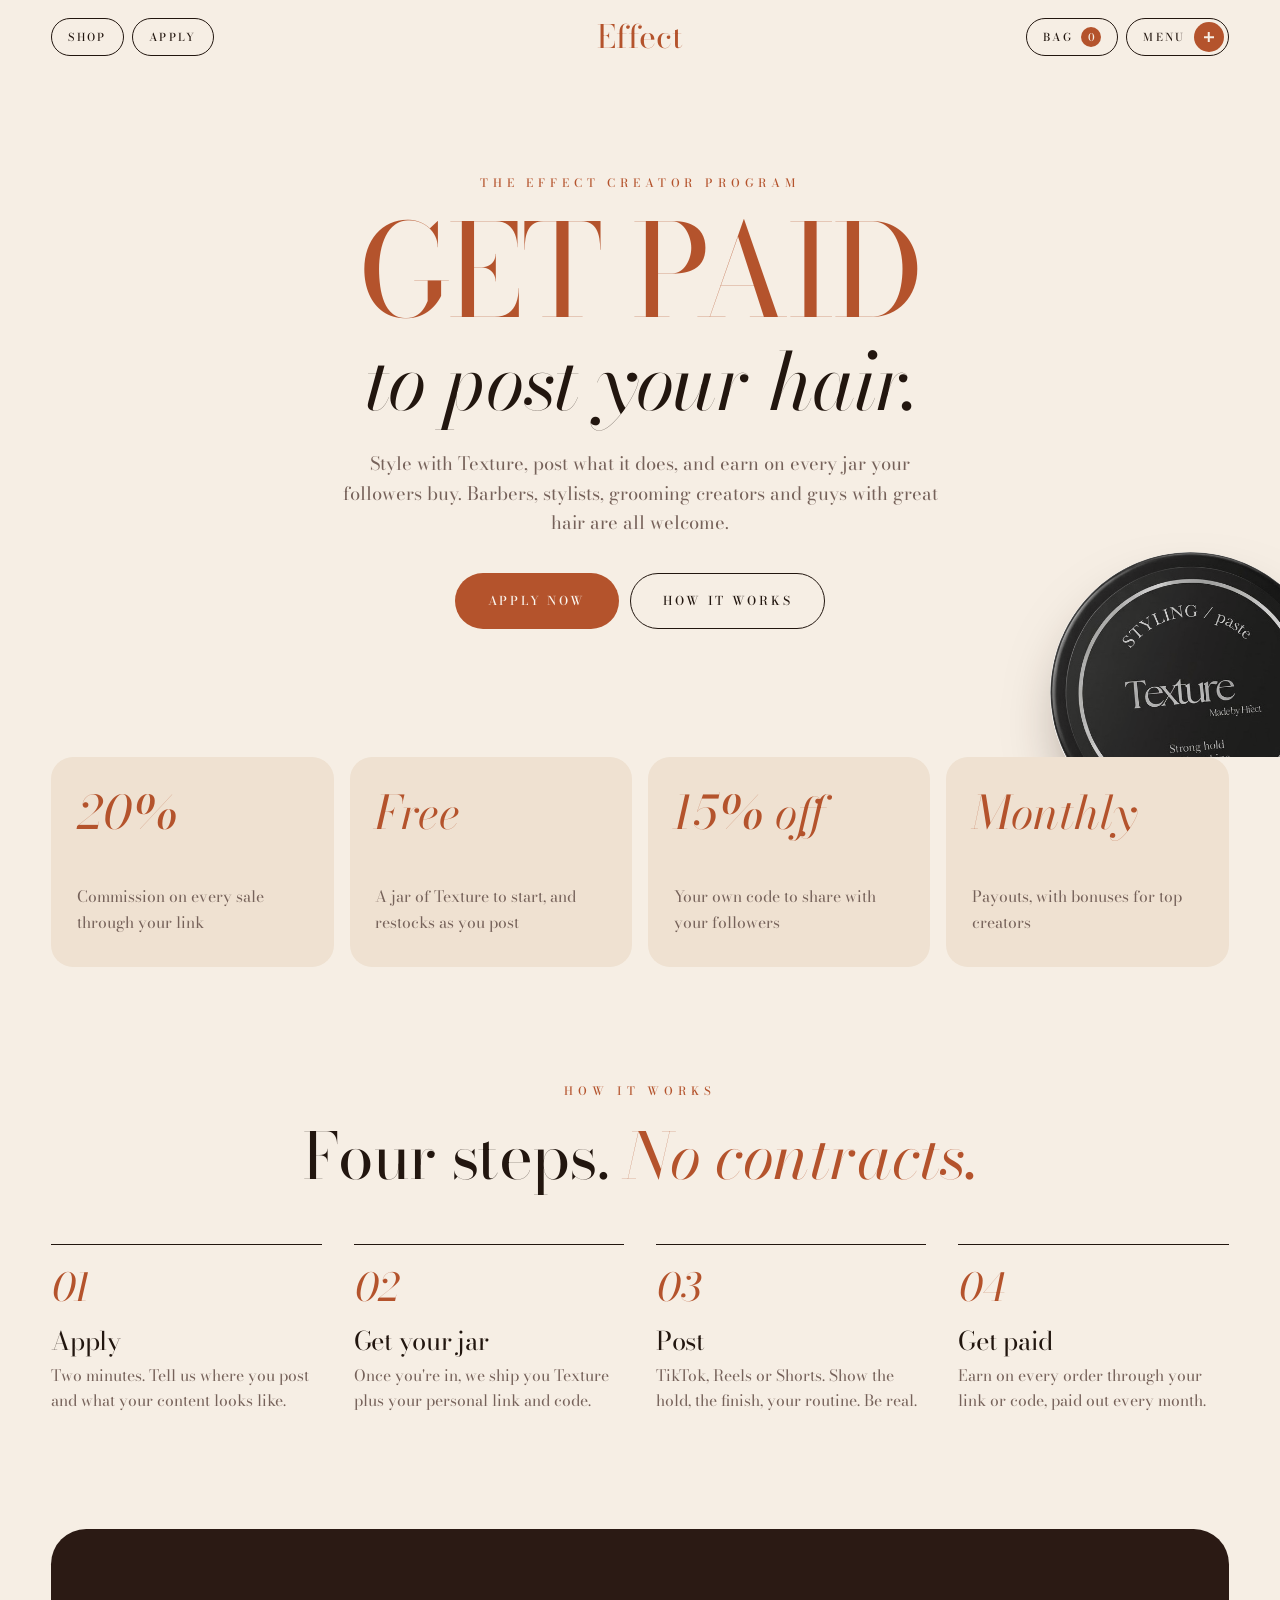
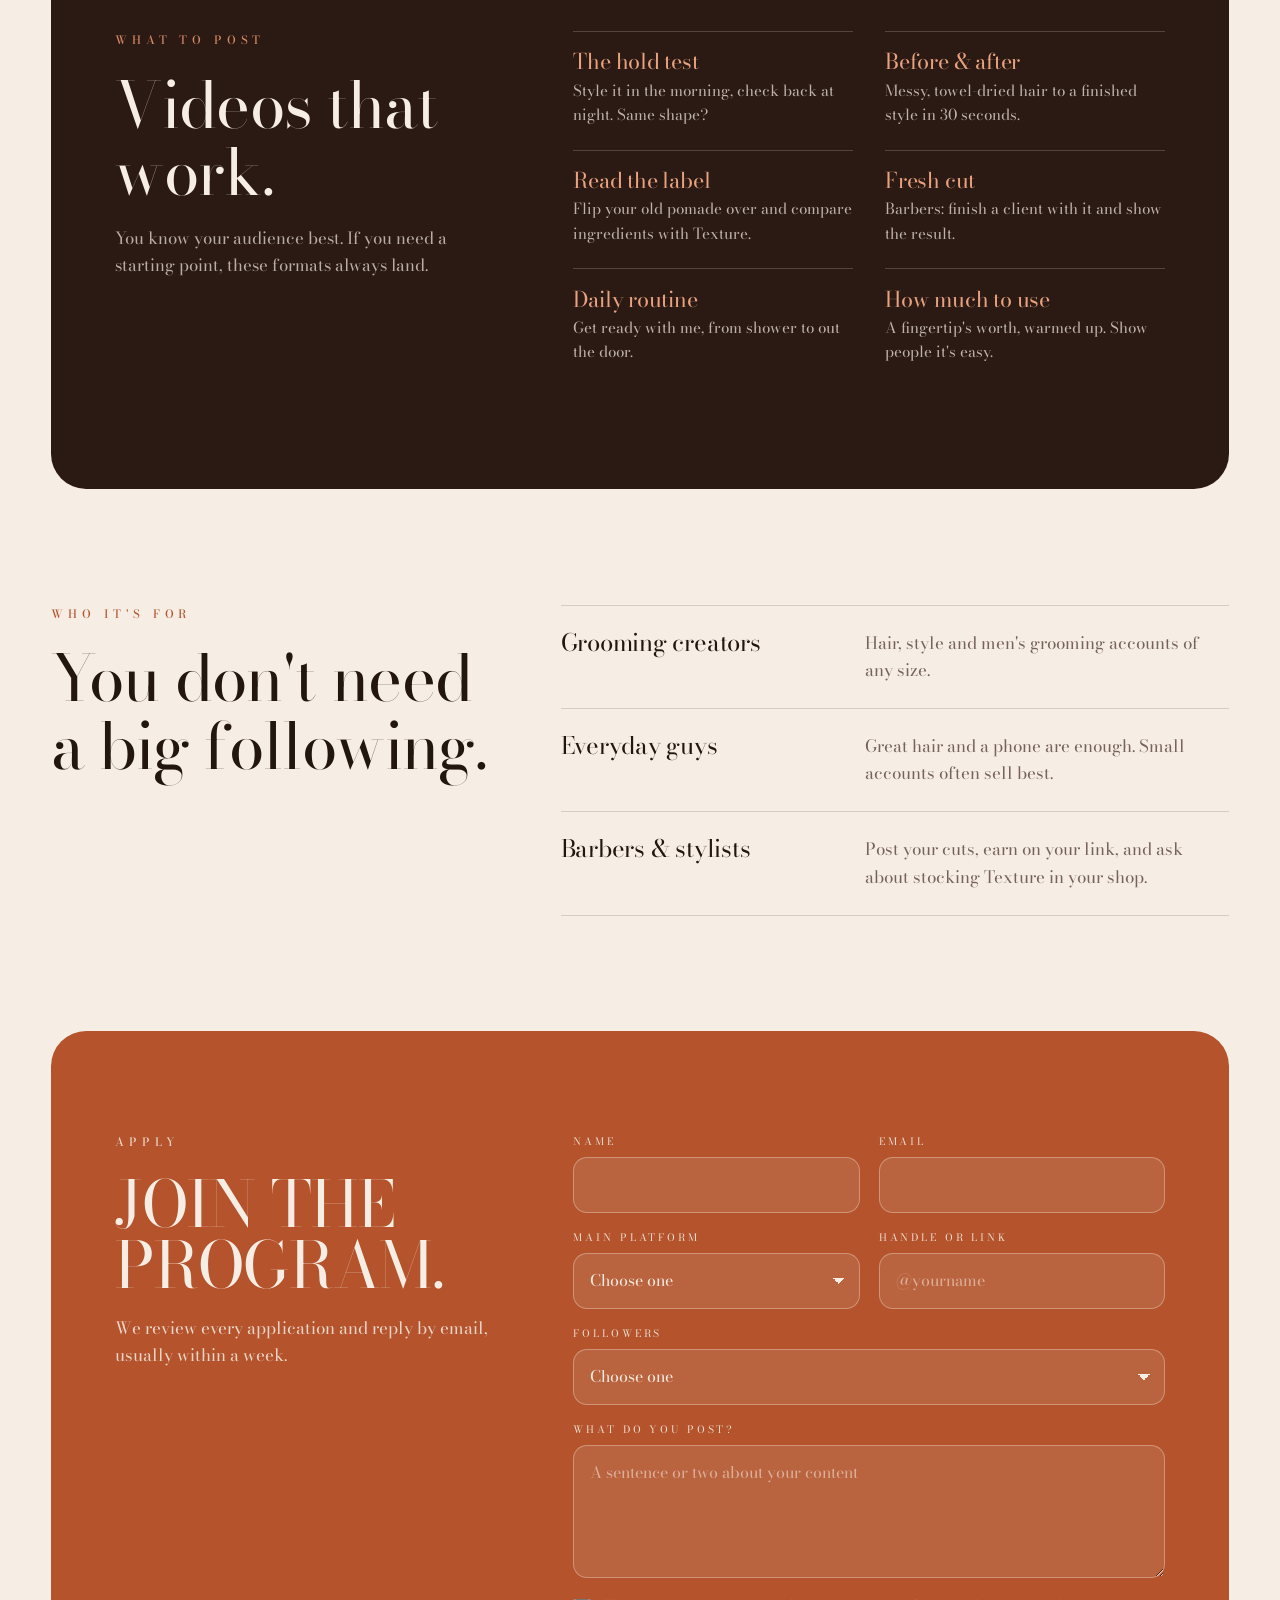
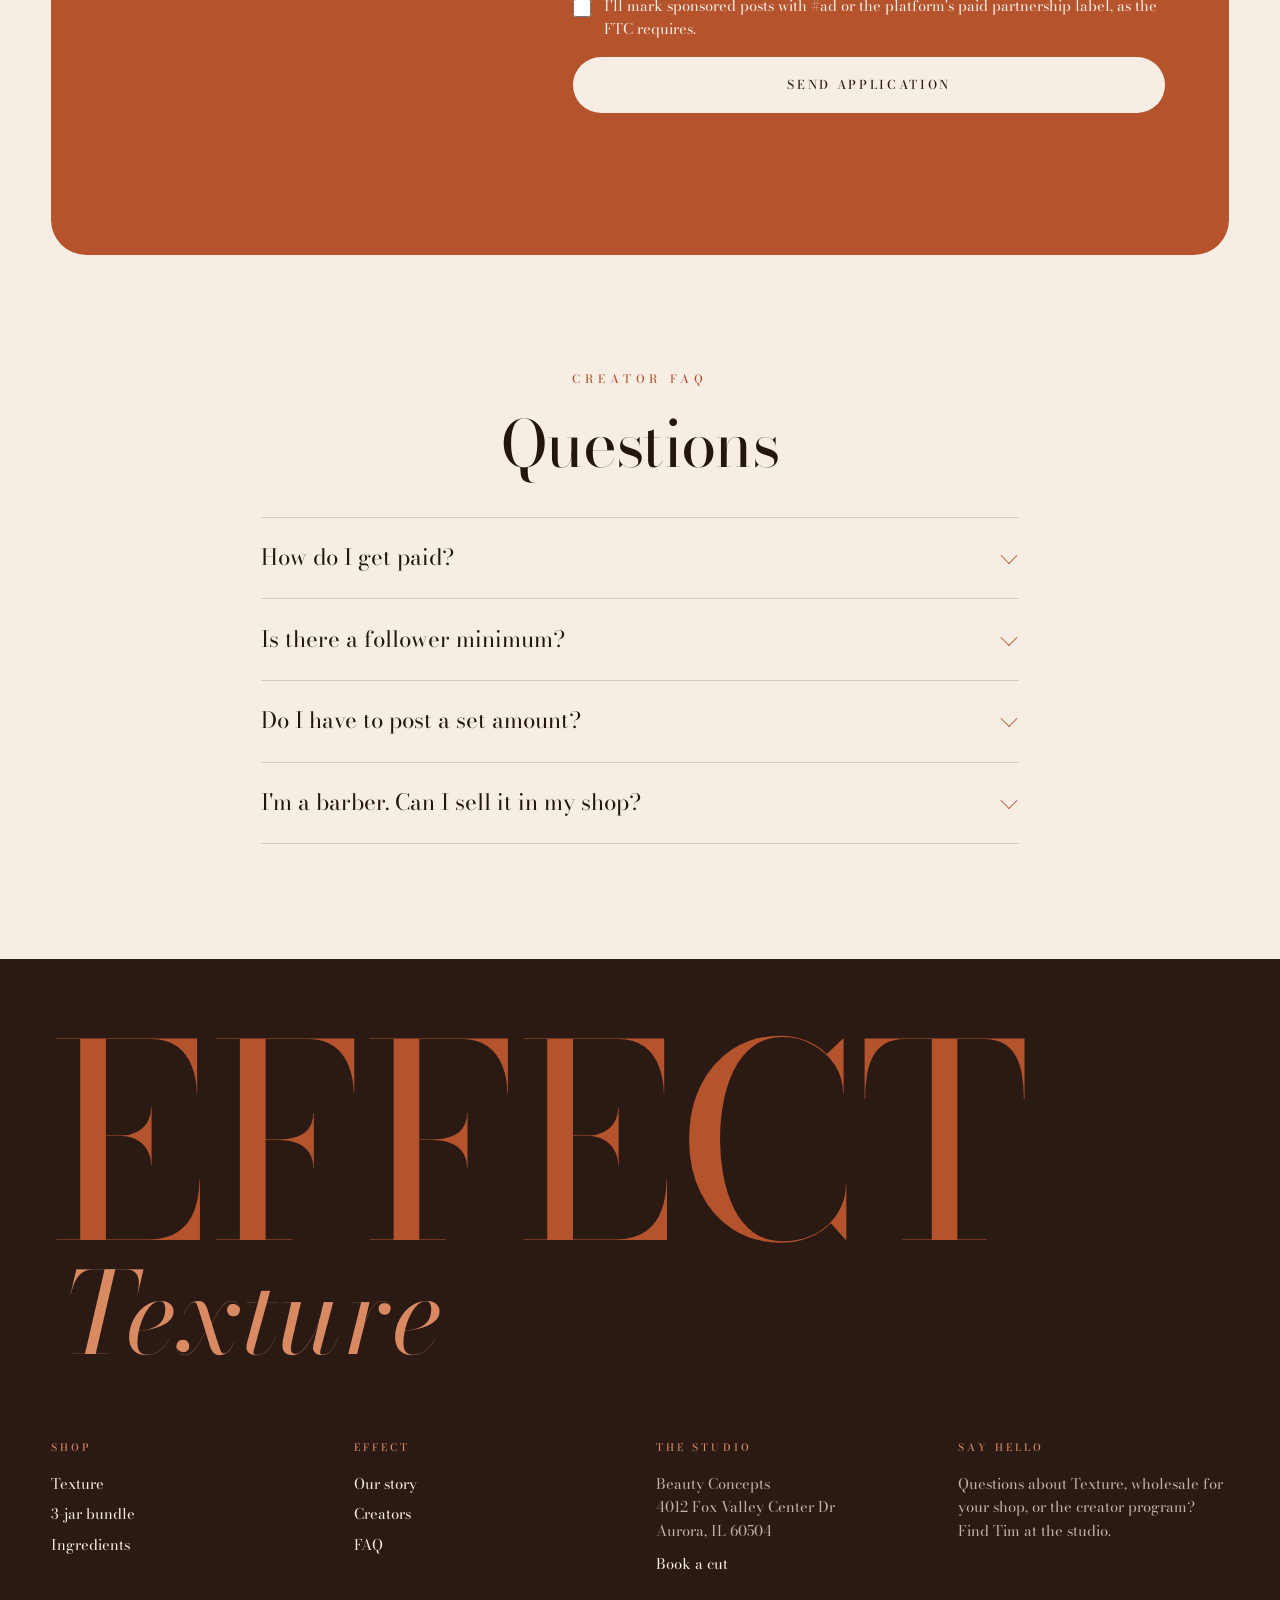
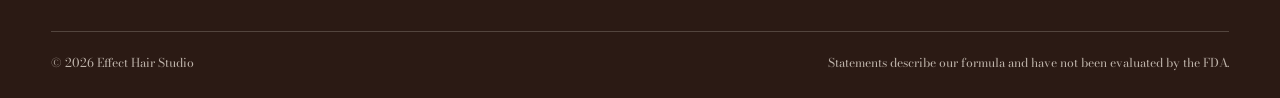
==== site/creators.html @ f9fa3de9 "Redesign site and add creator program page Restyle in a warm cream/terracotta/espresso look with a s" ====
<!DOCTYPE html>
<html lang="en">
<head>
  <meta charset="UTF-8">
  <meta name="viewport" content="width=device-width, initial-scale=1.0">
  <title>Creator Program | Effect</title>
  <meta name="description" content="Join the Effect Creator Program. Get a free jar of Texture, post your hair, and earn commission on every sale.">
  <link rel="preconnect" href="https://fonts.googleapis.com">
  <link rel="preconnect" href="https://fonts.gstatic.com" crossorigin>
  <link href="https://fonts.googleapis.com/css2?family=Bodoni+Moda:ital,opsz,wght@0,6..96,400..700;1,6..96,400..700&display=swap" rel="stylesheet">
  <link rel="stylesheet" href="css/styles.css?v=2">
</head>
<body class="page-creators">

  <header class="hdr">
    <div class="hdr-left">
      <a href="index.html#shop" class="pill">Shop</a>
      <a href="#apply" class="pill pill-hide-sm">Apply</a>
    </div>
    <a href="index.html" class="hdr-logo" aria-label="Effect home">Effect</a>
    <div class="hdr-right">
      <button class="pill cart-btn" aria-label="Open bag">Bag <span class="cart-count">0</span></button>
      <button class="pill pill-dot menu-btn" aria-expanded="false" aria-controls="menu"><span class="menu-label">Menu</span><i aria-hidden="true"></i></button>
    </div>
  </header>

  <nav class="menu" id="menu" aria-label="Main" hidden>
    <ol class="menu-list">
      <li><a href="index.html#shop"><span>01</span>Shop</a></li>
      <li><a href="index.html#formula"><span>02</span>Ingredients</a></li>
      <li><a href="index.html#story"><span>03</span>Our story</a></li>
      <li><a href="creators.html"><span>04</span>Creators</a></li>
      <li><a href="index.html#faq"><span>05</span>FAQ</a></li>
    </ol>
    <p class="menu-foot">Effect Hair Studio · Aurora, IL</p>
  </nav>

  <main>

    <!-- PLACEHOLDER TERMS: commission rate, discount and payout schedule are suggestions. Confirm with Tim. -->
    <section class="c-hero">
      <p class="label">The Effect Creator Program</p>
      <h1 class="c-title">Get paid<br><em>to post your hair.</em></h1>
      <p class="c-lede">Style with Texture, post what it does, and earn on every jar your followers buy. Barbers, stylists, grooming creators and guys with great hair are all welcome.</p>
      <div class="c-ctas">
        <a href="#apply" class="btn btn-clay">Apply now</a>
        <a href="#how" class="btn btn-ghost">How it works</a>
      </div>
      <div class="c-jar" aria-hidden="true"><img src="images/jar-disc.jpg" alt=""></div>
    </section>

    <section class="c-perks">
      <ul>
        <li><strong>20%</strong><span>Commission on every sale through your link</span></li>
        <li><strong>Free</strong><span>A jar of Texture to start, and restocks as you post</span></li>
        <li><strong>15% off</strong><span>Your own code to share with your followers</span></li>
        <li><strong>Monthly</strong><span>Payouts, with bonuses for top creators</span></li>
      </ul>
    </section>

    <section id="how" class="c-how">
      <p class="label">How it works</p>
      <h2>Four steps. <em>No contracts.</em></h2>
      <ol class="c-steps">
        <li><span>01</span><h3>Apply</h3><p>Two minutes. Tell us where you post and what your content looks like.</p></li>
        <li><span>02</span><h3>Get your jar</h3><p>Once you're in, we ship you Texture plus your personal link and code.</p></li>
        <li><span>03</span><h3>Post</h3><p>TikTok, Reels or Shorts. Show the hold, the finish, your routine. Be real.</p></li>
        <li><span>04</span><h3>Get paid</h3><p>Earn on every order through your link or code, paid out every month.</p></li>
      </ol>
    </section>

    <section class="c-ideas">
      <div class="c-ideas-head">
        <p class="label label-clay">What to post</p>
        <h2>Videos that work.</h2>
        <p>You know your audience best. If you need a starting point, these formats always land.</p>
      </div>
      <ul class="c-idea-list">
        <li><h3>The hold test</h3><p>Style it in the morning, check back at night. Same shape?</p></li>
        <li><h3>Before &amp; after</h3><p>Messy, towel-dried hair to a finished style in 30 seconds.</p></li>
        <li><h3>Read the label</h3><p>Flip your old pomade over and compare ingredients with Texture.</p></li>
        <li><h3>Fresh cut</h3><p>Barbers: finish a client with it and show the result.</p></li>
        <li><h3>Daily routine</h3><p>Get ready with me, from shower to out the door.</p></li>
        <li><h3>How much to use</h3><p>A fingertip's worth, warmed up. Show people it's easy.</p></li>
      </ul>
    </section>

    <section class="c-who">
      <div>
        <p class="label">Who it's for</p>
        <h2>You don't need a big following.</h2>
      </div>
      <ul class="c-who-list">
        <li><h3>Grooming creators</h3><p>Hair, style and men's grooming accounts of any size.</p></li>
        <li><h3>Everyday guys</h3><p>Great hair and a phone are enough. Small accounts often sell best.</p></li>
        <li><h3>Barbers &amp; stylists</h3><p>Post your cuts, earn on your link, and ask about stocking Texture in your shop.</p></li>
      </ul>
    </section>

    <section id="apply" class="c-apply">
      <div class="c-apply-head">
        <p class="label label-cream">Apply</p>
        <h2>Join the program.</h2>
        <p>We review every application and reply by email, usually within a week.</p>
      </div>

      <!-- data-netlify makes this form collect submissions automatically when hosted on Netlify -->
      <form class="apply-form" name="creator-apply" method="POST" data-netlify="true" netlify-honeypot="company">
        <input type="hidden" name="form-name" value="creator-apply">
        <p class="hp"><label>Leave this empty <input name="company"></label></p>
        <div class="field">
          <label for="a-name">Name</label>
          <input id="a-name" name="name" autocomplete="name" required>
        </div>
        <div class="field">
          <label for="a-email">Email</label>
          <input id="a-email" name="email" type="email" autocomplete="email" required>
        </div>
        <div class="field">
          <label for="a-platform">Main platform</label>
          <select id="a-platform" name="platform" required>
            <option value="">Choose one</option>
            <option>TikTok</option>
            <option>Instagram</option>
            <option>YouTube</option>
            <option>I'm a barber or stylist</option>
            <option>Other</option>
          </select>
        </div>
        <div class="field">
          <label for="a-handle">Handle or link</label>
          <input id="a-handle" name="handle" placeholder="@yourname" required>
        </div>
        <div class="field field-wide">
          <label for="a-size">Followers</label>
          <select id="a-size" name="followers" required>
            <option value="">Choose one</option>
            <option>Under 1,000</option>
            <option>1,000 to 10,000</option>
            <option>10,000 to 100,000</option>
            <option>100,000+</option>
          </select>
        </div>
        <div class="field field-wide">
          <label for="a-about">What do you post?</label>
          <textarea id="a-about" name="about" rows="4" placeholder="A sentence or two about your content"></textarea>
        </div>
        <label class="check field-wide">
          <input type="checkbox" name="disclosure" required>
          <span>I'll mark sponsored posts with #ad or the platform's paid partnership label, as the FTC requires.</span>
        </label>
        <button class="btn btn-cream field-wide" type="submit">Send application</button>
        <p class="apply-msg field-wide" role="status"></p>
      </form>
    </section>

    <section class="faq-wrap">
      <p class="label">Creator FAQ</p>
      <h2>Questions</h2>
      <div class="faq">
        <details>
          <summary>How do I get paid?</summary>
          <p>Every creator gets a personal link and discount code. Sales through either are tracked automatically and paid out monthly.</p>
        </details>
        <details>
          <summary>Is there a follower minimum?</summary>
          <p>No. Smaller accounts often have the most engaged followers. We look at how real and consistent your content is, not the number.</p>
        </details>
        <details>
          <summary>Do I have to post a set amount?</summary>
          <p>No quotas. Creators who post regularly earn the most, and our most active creators get bonuses and free restocks.</p>
        </details>
        <details>
          <summary>I'm a barber. Can I sell it in my shop?</summary>
          <p>Yes. Apply and choose "I'm a barber or stylist," and we'll follow up about wholesale pricing.</p>
        </details>
      </div>
    </section>

  </main>

  <footer class="footer">
    <p class="footer-mark" aria-hidden="true">EFFECT<em>Texture</em></p>
    <div class="footer-grid">
      <div>
        <h4>Shop</h4>
        <a href="index.html#shop">Texture</a>
        <a href="index.html#bundle">3-jar bundle</a>
        <a href="index.html#formula">Ingredients</a>
      </div>
      <div>
        <h4>Effect</h4>
        <a href="index.html#story">Our story</a>
        <a href="creators.html">Creators</a>
        <a href="index.html#faq">FAQ</a>
      </div>
      <div>
        <h4>The studio</h4>
        <p>Beauty Concepts<br>4012 Fox Valley Center Dr<br>Aurora, IL 60504</p>
        <a href="https://www.effecthairstudios.com/book" target="_blank" rel="noopener">Book a cut</a>
      </div>
      <div>
        <h4>Say hello</h4>
        <p>Questions about Texture, wholesale for your shop, or the creator program? Find Tim at the studio.</p>
      </div>
    </div>
    <div class="footer-bottom">
      <p>&copy; <span id="year"></span> Effect Hair Studio</p>
      <p>Statements describe our formula and have not been evaluated by the FDA.</p>
    </div>
  </footer>

  <div class="overlay" hidden></div>
  <aside class="cart" aria-label="Your bag" aria-hidden="true">
    <div class="cart-head">
      <h3>Your bag <span class="cart-items-label">(0)</span></h3>
      <button class="cart-close" aria-label="Close bag">×</button>
    </div>
    <div class="cart-ship">
      <p class="ship-msg">Add 2 jars for free shipping</p>
      <div class="ship-bar"><span></span></div>
    </div>
    <ul class="cart-list"></ul>
    <div class="cart-foot">
      <div class="cart-total"><span>Subtotal</span><strong class="cart-sum">$0</strong></div>
      <button class="btn btn-clay btn-block checkout">Checkout</button>
      <p class="cart-note"></p>
    </div>
  </aside>

  <script src="js/main.js?v=2"></script>
</body>
</html>
---- site/css/styles.css ----
/* Effect · Texture
   Warm cream ground, terracotta "clay" accent, espresso darks.
   One typeface (Bodoni Moda, matching the jar label), big uppercase display,
   spaced-caps labels, pill controls, rounded panels. */

:root {
  --cream: #f6eee4;
  --cream-2: #fbf6ef;
  --peach: #efe1d1;
  --clay: #b4532c;
  --clay-dk: #93411f;
  --espresso: #2b1a14;
  --ink: #22160f;
  --muted: #76625a;
  --line: rgba(43, 26, 20, .16);
  --line-lt: rgba(246, 238, 228, .2);
  --serif: "Bodoni Moda", "Didot", Georgia, serif;
  --r: 22px;
  --max: 1320px;
  --gut: clamp(16px, 4vw, 56px);
}

* { box-sizing: border-box; margin: 0; padding: 0; }
html { scroll-behavior: smooth; }
body {
  font-family: var(--serif); color: var(--ink); background: var(--cream);
  font-size: 17px; line-height: 1.6; -webkit-font-smoothing: antialiased; overflow-x: hidden;
}
img { display: block; max-width: 100%; }
a { color: inherit; }
h1, h2, h3 { font-weight: 400; line-height: 1.05; letter-spacing: -.01em; }
h2 { font-size: clamp(2.2rem, 5vw, 4rem); }
em { font-style: italic; }
.sr-only { position: absolute; width: 1px; height: 1px; overflow: hidden; clip: rect(0 0 0 0); white-space: nowrap; }

.label {
  font-size: .72rem; font-weight: 500; letter-spacing: .42em; text-transform: uppercase;
  color: var(--clay); margin-bottom: 1.4rem;
}
.label-clay { color: #d98a63; }
.label-cream { color: var(--cream); opacity: .85; }

/* Buttons & pills */
.btn {
  display: inline-flex; align-items: center; justify-content: center; gap: .4em;
  min-height: 56px; padding: 0 2rem; border-radius: 999px; border: 1px solid transparent;
  font: 500 .76rem/1 var(--serif); letter-spacing: .22em; text-transform: uppercase; text-decoration: none;
  cursor: pointer; transition: background .25s, color .25s, border-color .25s;
}
.btn-clay { background: var(--clay); color: var(--cream-2); }
.btn-clay:hover { background: var(--clay-dk); }
.btn-dark { background: var(--espresso); color: var(--cream); }
.btn-dark:hover { background: var(--clay); }
.btn-ghost { border-color: var(--ink); color: var(--ink); background: transparent; }
.btn-ghost:hover { background: var(--ink); color: var(--cream); }
.btn-cream { background: var(--cream); color: var(--espresso); }
.btn-cream:hover { background: var(--espresso); color: var(--cream); }
.btn-sm { min-height: 44px; padding: 0 1.3rem; }
.btn-block { width: 100%; }

.pill {
  display: inline-flex; align-items: center; gap: .5rem; height: 38px; padding: 0 1rem;
  border: 1px solid currentColor; border-radius: 999px; background: transparent; color: inherit;
  font: 500 .68rem/1 var(--serif); letter-spacing: .22em; text-transform: uppercase; text-decoration: none; cursor: pointer;
  transition: background .25s, color .25s;
}
.pill:hover { background: var(--ink); color: var(--cream); border-color: var(--ink); }
.pill-dot { padding-right: 4px; }
.pill-dot i {
  width: 30px; height: 30px; border-radius: 50%; background: var(--clay); position: relative; flex: none;
}
.pill-dot i::before, .pill-dot i::after {
  content: ""; position: absolute; left: 50%; top: 50%; width: 10px; height: 1.5px; background: var(--cream);
  transform: translate(-50%, -50%); transition: transform .3s;
}
.pill-dot i::after { transform: translate(-50%, -50%) rotate(90deg); }
.menu-btn[aria-expanded="true"] i::before { transform: translate(-50%, -50%) rotate(45deg); }
.menu-btn[aria-expanded="true"] i::after { transform: translate(-50%, -50%) rotate(135deg); }
.cart-count {
  min-width: 20px; height: 20px; padding: 0 5px; border-radius: 999px; background: var(--clay); color: var(--cream);
  display: inline-grid; place-items: center; font-size: .66rem; letter-spacing: 0;
}
.cart-btn.bump { animation: bump .4s; }
@keyframes bump { 50% { transform: scale(1.08); } }

/* Header */
.hdr {
  position: fixed; top: 0; left: 0; right: 0; z-index: 60;
  display: grid; grid-template-columns: 1fr auto 1fr; align-items: center;
  padding: 18px var(--gut); color: var(--ink); transition: background .35s, color .35s, padding .35s;
}
.hdr.is-scrolled { background: rgba(246, 238, 228, .88); backdrop-filter: blur(12px); -webkit-backdrop-filter: blur(12px); padding-top: 12px; padding-bottom: 12px; }
.hdr-left, .hdr-right { display: flex; gap: .5rem; align-items: center; }
.hdr-right { justify-content: flex-end; }
.hdr-logo {
  font-size: 2rem; line-height: 1; text-decoration: none; color: var(--clay); letter-spacing: -.01em;
}
body.menu-open .hdr { background: transparent; backdrop-filter: none; color: var(--cream); }
body.menu-open .hdr-logo { color: var(--cream); }
body.menu-open .pill:hover { background: var(--cream); color: var(--clay); border-color: var(--cream); }
body.menu-open .pill-dot i { background: var(--espresso); }

/* Fullscreen menu */
.menu {
  position: fixed; inset: 0; z-index: 55; background: var(--clay); color: var(--cream);
  display: flex; flex-direction: column; justify-content: center; padding: 110px var(--gut) 40px;
  opacity: 0; transition: opacity .35s;
}
.menu.is-open { opacity: 1; }
.menu-list { list-style: none; max-width: var(--max); width: 100%; margin: 0 auto; }
.menu-list li { border-top: 1px solid var(--line-lt); }
.menu-list li:last-child { border-bottom: 1px solid var(--line-lt); }
.menu-list a {
  display: flex; align-items: baseline; gap: 1.5rem; padding: .5rem 0; text-decoration: none;
  font-size: clamp(2.4rem, 7vw, 5.5rem); line-height: 1.1; text-transform: uppercase; letter-spacing: .01em;
  transition: padding .3s, color .3s;
}
.menu-list a:hover { padding-left: 1.2rem; color: var(--espresso); }
.menu-list span { font-size: .8rem; letter-spacing: .2em; font-style: italic; opacity: .7; }
.menu-foot { max-width: var(--max); width: 100%; margin: 2rem auto 0; font-size: .72rem; letter-spacing: .32em; text-transform: uppercase; opacity: .75; }

/* ---------- Hero ---------- */
.hero { position: relative; height: 400vh; }
.hero-stage { position: sticky; top: 0; height: 100vh; height: 100svh; overflow: hidden; background: var(--cream); }

.hero-title {
  position: absolute; left: 0; right: 0; top: calc(84px + 2vh); z-index: 1; text-align: center;
  font-size: clamp(4.4rem, 17.5vw, 18rem); line-height: .82; letter-spacing: .01em; text-transform: uppercase;
  color: var(--clay); will-change: transform;
}
.hero-side {
  position: absolute; z-index: 3; top: 56%; font-size: clamp(1rem, 1.6vw, 1.45rem); line-height: 1.25; color: var(--ink);
}
.hero-side-l { left: var(--gut); }
.hero-side-r { right: var(--gut); text-align: right; }

.hero-art {
  position: absolute; z-index: 2; left: 50%; top: 66%;
  width: min(74vh, 88vw); aspect-ratio: 1; transform: translate(-50%, -50%);
}
.hero-shape {
  position: absolute; inset: 0; border-radius: 32%; background: var(--espresso);
  will-change: transform;
}
.hero-ring { position: absolute; inset: 0; width: 100%; height: 100%; }
.hero-ring text {
  font-family: var(--serif); font-size: 21px; letter-spacing: .14em; text-transform: uppercase; fill: #d98a63;
}
.hero-jar { position: absolute; inset: 21%; will-change: transform; }
.hero-jar img {
  width: 100%; height: 100%; border-radius: 50%; object-fit: cover;
  box-shadow: 0 40px 70px -20px rgba(0, 0, 0, .55), 0 0 0 1px rgba(255, 255, 255, .04);
  user-select: none; -webkit-user-drag: none;
}

.hero-steps {
  list-style: none; position: absolute; z-index: 3; left: var(--gut); bottom: 46px;
  display: grid; gap: .25rem; font-size: .95rem;
}
.hero-steps li { opacity: .3; transition: opacity .4s, transform .4s; }
.hero-steps li.is-on { opacity: 1; transform: translateX(6px); }
.hero-steps b { font-weight: 500; font-style: italic; color: var(--clay); margin-right: .4rem; }
.hero-hint {
  position: absolute; z-index: 3; right: var(--gut); bottom: 46px;
  font-size: .66rem; letter-spacing: .36em; text-transform: uppercase; color: var(--ink); transition: opacity .4s;
}
.hero-hint.is-hidden { opacity: 0; }
.hero-progress { position: absolute; left: 0; right: 0; bottom: 0; height: 3px; z-index: 3; background: rgba(43,26,20,.08); }
.hero-progress span { display: block; height: 100%; width: 0; background: var(--clay); }

/* ---------- Intro ---------- */
.intro { max-width: 1040px; margin: 0 auto; padding: clamp(5rem, 11vw, 9rem) var(--gut) clamp(3rem, 6vw, 5rem); text-align: center; }
.intro-text { font-size: clamp(1.7rem, 3.6vw, 3rem); line-height: 1.2; letter-spacing: -.01em; }
.intro-text em { color: var(--clay); }
.intro-tags { list-style: none; display: flex; flex-wrap: wrap; justify-content: center; gap: .5rem; margin-top: 2.4rem; }
.intro-tags li {
  border: 1px solid var(--line); border-radius: 999px; padding: .55rem 1.1rem;
  font-size: .68rem; letter-spacing: .26em; text-transform: uppercase;
}

/* ---------- Product ---------- */
.pdp {
  max-width: var(--max); margin: 0 auto; padding: clamp(2rem, 5vw, 4rem) var(--gut) clamp(5rem, 9vw, 8rem);
  display: grid; grid-template-columns: 1.05fr 1fr; gap: clamp(2rem, 5vw, 5rem); align-items: start;
}
.pdp-gallery { position: sticky; top: 90px; }
.pdp-main {
  aspect-ratio: 1; border-radius: var(--r); background: var(--peach); overflow: hidden;
  display: grid; place-items: center;
}
.pdp-main img { width: 62%; aspect-ratio: 1; object-fit: cover; border-radius: 50%; box-shadow: 0 40px 60px -24px rgba(43,26,20,.45); transition: opacity .3s; }
.pdp-main.is-photo img { width: 100%; height: 100%; border-radius: 0; box-shadow: none; }
.pdp-thumbs { display: flex; gap: .7rem; margin-top: .9rem; }
.pdp-thumb {
  width: 84px; height: 84px; border-radius: 14px; overflow: hidden; border: 1.5px solid transparent;
  background: var(--peach); cursor: pointer; padding: 0; display: grid; place-items: center;
}
.pdp-thumb img { width: 100%; height: 100%; object-fit: cover; }
.pdp-thumb:first-child img { width: 70%; height: 70%; border-radius: 50%; }
.pdp-thumb.is-active { border-color: var(--clay); }

.pdp-info { padding-top: 1rem; }
.pdp-title { font-size: clamp(3.4rem, 7vw, 6rem); text-transform: uppercase; color: var(--clay); line-height: .9; letter-spacing: .01em; }
.pdp-price { display: flex; gap: .7rem; align-items: baseline; margin: 1rem 0 1.2rem; font-size: 1.5rem; }
.pdp-price s { font-size: 1.05rem; color: var(--muted); }
.pdp-lede { font-size: 1.12rem; color: var(--muted); max-width: 32rem; }

.meters { margin: 2rem 0; border-top: 1px solid var(--line); }
.meters > div { display: grid; grid-template-columns: 90px 1fr 70px; align-items: center; gap: 1rem; padding: .85rem 0; border-bottom: 1px solid var(--line); }
.meters dt { font-size: .7rem; letter-spacing: .3em; text-transform: uppercase; }
.meter { display: flex; gap: 5px; }
.meter i { flex: 1; height: 8px; border-radius: 999px; background: rgba(43,26,20,.1); }
.meter i:nth-child(-n + 1) { background: var(--clay); }
.meter[style*="--n:2"] i:nth-child(-n + 2),
.meter[style*="--n:3"] i:nth-child(-n + 3),
.meter[style*="--n:4"] i:nth-child(-n + 4),
.meter[style*="--n:5"] i:nth-child(-n + 5) { background: var(--clay); }
.meter-v { font-size: .9rem; text-align: right; font-style: italic; }

.variants { border: 0; display: grid; gap: .6rem; margin-bottom: 1.2rem; }
.variants legend { margin-bottom: 1rem; }
.variant { position: relative; display: block; cursor: pointer; }
.variant input { position: absolute; opacity: 0; pointer-events: none; }
.variant-body {
  display: grid; grid-template-columns: 1fr auto; grid-template-areas: "name price" "note price";
  align-items: center; padding: 1rem 1.3rem; border: 1px solid var(--line); border-radius: 16px;
  background: var(--cream-2); transition: border-color .2s, background .2s, box-shadow .2s;
}
.variant:hover .variant-body { border-color: rgba(43,26,20,.4); }
.variant input:checked + .variant-body { border-color: var(--clay); box-shadow: inset 0 0 0 1px var(--clay); background: #fff8f0; }
.variant input:focus-visible + .variant-body { outline: 2px solid var(--clay); outline-offset: 2px; }
.variant-name { grid-area: name; font-size: 1.2rem; }
.variant-note { grid-area: note; font-size: .82rem; color: var(--muted); }
.variant-price { grid-area: price; font-size: 1.2rem; }
.variant-flag {
  position: absolute; top: -10px; right: 18px; background: var(--clay); color: var(--cream);
  font-size: .6rem; letter-spacing: .24em; text-transform: uppercase; padding: .35rem .7rem; border-radius: 999px;
}
.add-to-cart.added { background: var(--espresso); }

.pdp-acc { margin-top: 2rem; border-top: 1px solid var(--line); }
.pdp-acc details { border-bottom: 1px solid var(--line); }
.pdp-acc summary, .faq summary {
  list-style: none; cursor: pointer; position: relative; padding: 1.1rem 2.5rem 1.1rem 0;
}
.pdp-acc summary { font-size: .74rem; letter-spacing: .3em; text-transform: uppercase; }
.pdp-acc summary::-webkit-details-marker, .faq summary::-webkit-details-marker { display: none; }
.pdp-acc summary::after, .faq summary::after {
  content: ""; position: absolute; right: 4px; top: 50%; width: 11px; height: 11px;
  border-right: 1.5px solid var(--clay); border-bottom: 1.5px solid var(--clay);
  transform: translateY(-70%) rotate(45deg); transition: transform .3s;
}
.pdp-acc details[open] summary::after, .faq details[open] summary::after { transform: translateY(-30%) rotate(-135deg); }
.pdp-acc details > p, .howto { color: var(--muted); padding: 0 0 1.3rem; font-size: 1rem; }
.howto { padding-left: 1.2rem; }
.howto li { padding: .15rem 0; }

/* ---------- Formula ---------- */
.formula { max-width: var(--max); margin: 0 auto; padding: 0 var(--gut) clamp(5rem, 9vw, 8rem); }
.formula-head { text-align: center; max-width: 760px; margin: 0 auto clamp(2.5rem, 5vw, 4rem); }
.formula-head h2 em { color: var(--clay); }
.formula-head > p:last-child { color: var(--muted); font-size: 1.1rem; margin-top: 1.4rem; }
.ing-grid { list-style: none; display: grid; grid-template-columns: repeat(3, 1fr); gap: 1rem; }
.ing-grid li {
  background: var(--peach); border-radius: var(--r); padding: 1.8rem 1.8rem 2rem;
  display: grid; grid-template-columns: 1fr auto; align-content: start; gap: .2rem 1rem; min-height: 280px;
  transition: background .3s, transform .3s;
}
.ing-grid li:hover { background: #ead8c4; transform: translateY(-3px); }
.ing-no { font-size: 3rem; line-height: 1; font-style: italic; color: var(--clay); }
.ing-role {
  align-self: start; border: 1px solid var(--line); border-radius: 999px; padding: .4rem .8rem;
  font-size: .6rem; letter-spacing: .24em; text-transform: uppercase;
}
.ing-grid h3 { grid-column: 1 / -1; font-size: 1.7rem; margin-top: 2.6rem; }
.ing-grid p { grid-column: 1 / -1; color: var(--muted); font-size: .98rem; margin-top: .6rem; }

/* ---------- Made without ---------- */
.without {
  max-width: calc(var(--max) - 2 * var(--gut)); margin: 0 auto;
  background: var(--espresso); border-radius: calc(var(--r) * 1.6);
  padding: clamp(4rem, 8vw, 7rem) clamp(1.5rem, 5vw, 5rem);
  display: grid; grid-template-columns: 1fr 1fr; gap: clamp(2rem, 5vw, 5rem); align-items: center;
}
@media (max-width: 1320px) { .without { margin: 0 var(--gut); } }
.without-copy { color: var(--cream); }
.without-copy h2 { color: var(--cream); }
.without-copy p:last-child { color: rgba(246,238,228,.72); font-size: 1.08rem; margin-top: 1.4rem; max-width: 30rem; }
.without-list { list-style: none; }
.without-list li {
  font-size: clamp(1.6rem, 3.2vw, 2.6rem); line-height: 1.2; color: var(--cream); padding: .45rem 0;
  border-bottom: 1px solid var(--line-lt);
  text-decoration: line-through; text-decoration-color: #d98a63; text-decoration-thickness: 2px;
}
.without-list li:first-child { border-top: 1px solid var(--line-lt); }

/* ---------- Compare ---------- */
.compare { max-width: 980px; margin: 0 auto; padding: clamp(5rem, 9vw, 8rem) var(--gut); text-align: center; }
.compare h2 { margin-bottom: 2.6rem; }
.table-wrap { overflow-x: auto; border: 1px solid var(--line); border-radius: var(--r); background: var(--cream-2); }
.compare table { width: 100%; border-collapse: collapse; text-align: left; min-width: 520px; }
.compare th, .compare td { padding: 1.05rem 1.4rem; border-bottom: 1px solid var(--line); font-weight: 400; }
.compare tbody tr:last-child th, .compare tbody tr:last-child td { border-bottom: 0; }
.compare thead th { font-size: .66rem; letter-spacing: .28em; text-transform: uppercase; color: var(--muted); }
.compare thead th.us { color: var(--clay); }
.compare tbody th { font-size: 1.02rem; }
.compare td { color: var(--muted); }
.compare td.us { color: var(--clay); font-style: italic; background: rgba(180,83,44,.06); }

/* ---------- Story ---------- */
.story {
  max-width: var(--max); margin: 0 auto; padding: 0 var(--gut) clamp(5rem, 9vw, 8rem);
  display: grid; grid-template-columns: .85fr 1fr; gap: clamp(2rem, 6vw, 6rem); align-items: center;
}
.story-media {
  overflow: hidden; aspect-ratio: 4 / 5; background: var(--espresso); max-width: 520px;
  border-radius: 50% 50% var(--r) var(--r) / 40% 40% var(--r) var(--r);
}
.story-media img { width: 100%; height: 100%; object-fit: cover; object-position: 50% 30%; transform: scale(1.06); transform-origin: 50% 100%; }
.story-copy h2 em { color: var(--clay); }
.story-copy h2 { margin-bottom: 1.6rem; }
.story-copy > p:not(.label):not(.story-loc) { color: var(--muted); font-size: 1.08rem; margin-bottom: 1rem; max-width: 34rem; }
.story-ctas { display: flex; flex-wrap: wrap; gap: .7rem; margin: 2rem 0 1.3rem; }
.story-loc { font-size: .82rem; color: var(--muted); }

/* ---------- Creators band ---------- */
.band {
  margin: 0 var(--gut); border-radius: calc(var(--r) * 1.6); background: var(--clay); color: var(--cream);
  text-align: center; padding: clamp(4rem, 8vw, 7rem) var(--gut);
}
.band h2 { font-size: clamp(2.6rem, 7vw, 6rem); text-transform: uppercase; line-height: .95; max-width: 14ch; margin: 0 auto; }
.band-stats { list-style: none; display: flex; justify-content: center; flex-wrap: wrap; gap: clamp(1.5rem, 5vw, 4.5rem); margin: 3rem 0; }
.band-stats strong { display: block; font-size: clamp(2rem, 4vw, 3rem); font-weight: 400; font-style: italic; line-height: 1; }
.band-stats span { font-size: .68rem; letter-spacing: .28em; text-transform: uppercase; opacity: .8; }

/* ---------- FAQ ---------- */
.faq-wrap { max-width: 860px; margin: 0 auto; padding: clamp(5rem, 9vw, 8rem) var(--gut); text-align: center; }
.faq-wrap h2 { margin-bottom: 2.4rem; }
.faq { text-align: left; border-top: 1px solid var(--line); }
.faq details { border-bottom: 1px solid var(--line); }
.faq summary { font-size: clamp(1.15rem, 2vw, 1.4rem); padding-top: 1.4rem; padding-bottom: 1.4rem; }
.faq details p { color: var(--muted); padding: 0 2.5rem 1.6rem 0; }

/* ---------- Newsletter ---------- */
.newsletter { text-align: center; padding: 0 var(--gut) clamp(5rem, 9vw, 7rem); }
.newsletter h2 { font-size: clamp(2rem, 4vw, 3rem); }
.newsletter > p { color: var(--muted); margin: .8rem 0 2rem; }
.news-form { display: flex; gap: .5rem; max-width: 480px; margin: 0 auto; }
.news-form input {
  flex: 1; min-width: 0; height: 56px; padding: 0 1.4rem; border-radius: 999px; border: 1px solid var(--line);
  background: var(--cream-2); font: inherit; color: var(--ink);
}
.news-form input:focus { outline: none; border-color: var(--clay); }
.news-msg { min-height: 1.5em; margin-top: 1rem; }

/* ---------- Footer ---------- */
.footer { background: var(--espresso); color: rgba(246,238,228,.72); padding: clamp(3rem, 6vw, 5rem) var(--gut) 1.6rem; overflow: hidden; }
.footer-mark {
  max-width: var(--max); margin: 0 auto; color: var(--clay); text-transform: uppercase;
  font-size: clamp(5rem, 21vw, 20rem); line-height: .8; letter-spacing: .01em;
}
.footer-mark em { display: block; text-transform: none; font-size: .42em; line-height: 1.1; color: #d98a63; padding-left: .1em; }
.footer-grid {
  max-width: var(--max); margin: clamp(2.5rem, 5vw, 4rem) auto 0;
  display: grid; grid-template-columns: repeat(4, 1fr); gap: 2rem; font-size: .92rem;
}
.footer-grid h4 { color: #d98a63; font-weight: 500; font-size: .64rem; letter-spacing: .3em; text-transform: uppercase; margin-bottom: 1rem; }
.footer-grid a { display: block; text-decoration: none; margin-bottom: .45rem; color: var(--cream); }
.footer-grid a:hover { color: #d98a63; }
.footer-grid p { margin-bottom: .6rem; }
.footer-bottom {
  max-width: var(--max); margin: 3rem auto 0; padding-top: 1.3rem; border-top: 1px solid var(--line-lt);
  display: flex; justify-content: space-between; gap: 1rem; flex-wrap: wrap; font-size: .76rem;
}

/* ---------- Cart ---------- */
.overlay { position: fixed; inset: 0; background: rgba(43,26,20,.4); z-index: 70; }
.cart {
  position: fixed; top: 0; right: 0; height: 100%; width: min(440px, 100%); z-index: 80;
  background: var(--cream); display: flex; flex-direction: column;
  transform: translateX(100%); transition: transform .4s cubic-bezier(.2,.7,.2,1);
}
.cart.open { transform: none; }
.cart-head { display: flex; justify-content: space-between; align-items: center; padding: 1.4rem 1.6rem; border-bottom: 1px solid var(--line); }
.cart-head h3 { font-size: 1.7rem; }
.cart-close { background: none; border: 0; font-size: 2rem; line-height: 1; cursor: pointer; color: var(--ink); }
.cart-ship { padding: 1rem 1.6rem; border-bottom: 1px solid var(--line); }
.ship-msg { font-size: .9rem; margin-bottom: .6rem; }
.ship-bar { height: 6px; background: rgba(43,26,20,.1); border-radius: 999px; overflow: hidden; }
.ship-bar span { display: block; height: 100%; width: 0; background: var(--clay); transition: width .4s; }
.cart-list { list-style: none; flex: 1; overflow-y: auto; padding: .6rem 1.6rem; }
.cart-empty { color: var(--muted); text-align: center; padding: 3rem 0; }
.cart-line { display: grid; grid-template-columns: 72px 1fr auto; gap: 1rem; align-items: center; padding: .9rem 0; border-bottom: 1px solid var(--line); }
.cart-thumb { width: 72px; height: 72px; border-radius: 14px; background: var(--peach); display: grid; place-items: center; }
.cart-thumb img { width: 76%; height: 76%; border-radius: 50%; object-fit: cover; }
.cart-line h4 { font-weight: 400; font-size: 1.1rem; }
.qty { display: inline-flex; align-items: center; border: 1px solid var(--line); border-radius: 999px; margin-top: .4rem; }
.qty button { background: none; border: 0; width: 30px; height: 30px; cursor: pointer; font-size: 1rem; color: var(--ink); }
.qty span { min-width: 20px; text-align: center; font-size: .9rem; }
.cart-foot { padding: 1.4rem 1.6rem; border-top: 1px solid var(--line); }
.cart-total { display: flex; justify-content: space-between; margin-bottom: 1rem; font-size: 1.1rem; }
.cart-note { font-size: .84rem; color: var(--muted); margin-top: .8rem; text-align: center; min-height: 1.2em; }

/* ---------- Creators page ---------- */
.c-hero {
  position: relative; text-align: center; overflow: hidden;
  padding: calc(120px + 6vh) var(--gut) clamp(5rem, 10vw, 8rem);
}
.c-title { font-size: clamp(3.4rem, 10vw, 9rem); text-transform: uppercase; color: var(--clay); line-height: .88; position: relative; z-index: 1; }
.c-title em { text-transform: none; color: var(--ink); font-size: .62em; display: block; margin-top: .25em; }
.c-lede { max-width: 38rem; margin: 2rem auto 0; font-size: 1.15rem; color: var(--muted); position: relative; z-index: 1; }
.c-ctas { display: flex; justify-content: center; flex-wrap: wrap; gap: .7rem; margin-top: 2.2rem; position: relative; z-index: 1; }
.c-jar {
  position: absolute; z-index: 0; width: clamp(160px, 22vw, 320px); aspect-ratio: 1; right: -4vw; bottom: -6vw;
  animation: spin 40s linear infinite; opacity: .95;
}
.c-jar img { width: 100%; height: 100%; border-radius: 50%; box-shadow: 0 30px 60px -20px rgba(43,26,20,.5); }
@keyframes spin { to { transform: rotate(360deg); } }

.c-perks { max-width: var(--max); margin: 0 auto; padding: 0 var(--gut); }
.c-perks ul { list-style: none; display: grid; grid-template-columns: repeat(4, 1fr); gap: 1rem; }
.c-perks li { background: var(--peach); border-radius: var(--r); padding: 2rem 1.6rem; min-height: 210px; display: flex; flex-direction: column; justify-content: space-between; }
.c-perks strong { font-weight: 400; font-style: italic; font-size: clamp(2.2rem, 3.6vw, 3.2rem); color: var(--clay); line-height: 1; }
.c-perks span { color: var(--muted); font-size: .98rem; margin-top: 1.4rem; }

.c-how { max-width: var(--max); margin: 0 auto; padding: clamp(5rem, 9vw, 8rem) var(--gut); text-align: center; }
.c-how h2 em { color: var(--clay); }
.c-steps { list-style: none; display: grid; grid-template-columns: repeat(4, 1fr); gap: 2rem; margin-top: 3.4rem; text-align: left; }
.c-steps li { border-top: 1px solid var(--ink); padding-top: 1.4rem; }
.c-steps span { font-style: italic; color: var(--clay); font-size: 2.4rem; line-height: 1; display: block; margin-bottom: 1.4rem; }
.c-steps h3 { font-size: 1.6rem; margin-bottom: .5rem; }
.c-steps p { color: var(--muted); font-size: .98rem; }

.c-ideas {
  margin: 0 var(--gut); border-radius: calc(var(--r) * 1.6); background: var(--espresso); color: var(--cream);
  padding: clamp(4rem, 8vw, 6.5rem) clamp(1.5rem, 5vw, 5rem);
  display: grid; grid-template-columns: .8fr 1.2fr; gap: clamp(2rem, 5vw, 5rem);
}
.c-ideas-head p:last-child { color: rgba(246,238,228,.7); margin-top: 1.2rem; font-size: 1.05rem; }
.c-idea-list { list-style: none; display: grid; grid-template-columns: 1fr 1fr; gap: 0 2rem; }
.c-idea-list li { border-top: 1px solid var(--line-lt); padding: 1.2rem 0 1.4rem; }
.c-idea-list h3 { font-size: 1.35rem; color: #e9a27f; margin-bottom: .3rem; }
.c-idea-list p { color: rgba(246,238,228,.72); font-size: .95rem; }

.c-who {
  max-width: var(--max); margin: 0 auto; padding: clamp(5rem, 9vw, 8rem) var(--gut);
  display: grid; grid-template-columns: .8fr 1.2fr; gap: clamp(2rem, 5vw, 5rem);
}
.c-who-list { list-style: none; }
.c-who-list li { display: grid; grid-template-columns: 1fr 1.3fr; gap: 1.5rem; padding: 1.5rem 0; border-top: 1px solid var(--line); }
.c-who-list li:last-child { border-bottom: 1px solid var(--line); }
.c-who-list h3 { font-size: 1.5rem; }
.c-who-list p { color: var(--muted); }

.c-apply {
  margin: 0 var(--gut); border-radius: calc(var(--r) * 1.6); background: var(--clay); color: var(--cream);
  padding: clamp(4rem, 8vw, 6.5rem) clamp(1.5rem, 5vw, 5rem);
  display: grid; grid-template-columns: .8fr 1.2fr; gap: clamp(2rem, 5vw, 5rem); scroll-margin-top: 90px;
}
.c-apply-head h2 { font-size: clamp(2.4rem, 5vw, 4.2rem); text-transform: uppercase; line-height: .95; }
.c-apply-head p:last-child { margin-top: 1.2rem; opacity: .85; }
.apply-form { display: grid; grid-template-columns: 1fr 1fr; gap: 1rem 1.2rem; }
.field { display: grid; gap: .45rem; }
.field-wide { grid-column: 1 / -1; }
.field label { font-size: .64rem; letter-spacing: .28em; text-transform: uppercase; opacity: .9; }
.field input, .field select, .field textarea {
  width: 100%; border: 1px solid rgba(246,238,228,.35); background: rgba(246,238,228,.1); color: var(--cream);
  border-radius: 14px; padding: .9rem 1rem; font: inherit; font-size: 1rem;
}
.field select { appearance: none; -webkit-appearance: none; cursor: pointer;
  background-image: linear-gradient(45deg, transparent 50%, var(--cream) 50%), linear-gradient(135deg, var(--cream) 50%, transparent 50%);
  background-position: calc(100% - 20px) 50%, calc(100% - 14px) 50%; background-size: 6px 6px; background-repeat: no-repeat; }
.field select option { color: var(--ink); }
.field input::placeholder, .field textarea::placeholder { color: rgba(246,238,228,.55); }
.field input:focus, .field select:focus, .field textarea:focus { outline: none; border-color: var(--cream); background: rgba(246,238,228,.16); }
.check { display: flex; gap: .8rem; align-items: flex-start; font-size: .92rem; cursor: pointer; }
.check input { margin-top: .3rem; accent-color: var(--espresso); width: 18px; height: 18px; flex: none; }
.apply-msg { min-height: 1.4em; }
.hp { position: absolute; left: -9999px; }
.page-creators .faq-wrap { padding-top: clamp(5rem, 9vw, 8rem); }

/* ---------- Reveal ---------- */
.reveal { opacity: 0; transform: translateY(28px); transition: opacity .9s, transform .9s cubic-bezier(.2,.7,.2,1); }
.reveal.in-view { opacity: 1; transform: none; }

/* ---------- Responsive ---------- */
@media (max-width: 1000px) {
  .ing-grid, .c-perks ul { grid-template-columns: 1fr 1fr; }
  .c-steps { grid-template-columns: 1fr 1fr; }
  .footer-grid { grid-template-columns: 1fr 1fr; }
}
@media (max-width: 860px) {
  .pdp, .story, .c-ideas, .c-who, .c-apply { grid-template-columns: 1fr; }
  .pdp-gallery { position: static; }
  .without { grid-template-columns: 1fr; }
  .story-media { max-width: 440px; }
  .hero-side { top: 40%; }
  .hero-art { top: 68%; width: min(64vh, 96vw); }
}
@media (max-width: 600px) {
  .pill-hide-sm { display: none; }
  .hdr { padding-top: 12px; padding-bottom: 12px; }
  .hdr-logo { font-size: 1.6rem; }
  .menu-label { display: none; }
  .pill-dot { padding: 3px; border: 0; }
  .cart-btn { padding: 0 .75rem; }
  .hero { height: 360vh; }
  .hero-title { top: calc(70px + 4vh); }
  .hero-side { top: auto; bottom: 92px; font-size: .95rem; }
  .hero-art { top: 62%; width: 104vw; }
  .hero-steps { display: none; }
  .hero-hint { right: 50%; transform: translateX(50%); bottom: 30px; }
  .hero-hint.is-hidden { transform: translateX(50%); }
  .ing-grid, .c-perks ul, .c-steps, .c-idea-list, .footer-grid { grid-template-columns: 1fr; }
  .ing-grid li { min-height: 0; }
  .c-who-list li { grid-template-columns: 1fr; gap: .4rem; }
  .apply-form { grid-template-columns: 1fr; }
  .news-form { flex-direction: column; }
  .meters > div { grid-template-columns: 70px 1fr 56px; gap: .7rem; }
}
@media (prefers-reduced-motion: reduce) {
  *, *::before, *::after { animation: none !important; transition: none !important; }
  .reveal { opacity: 1; transform: none; }
  html { scroll-behavior: auto; }
}
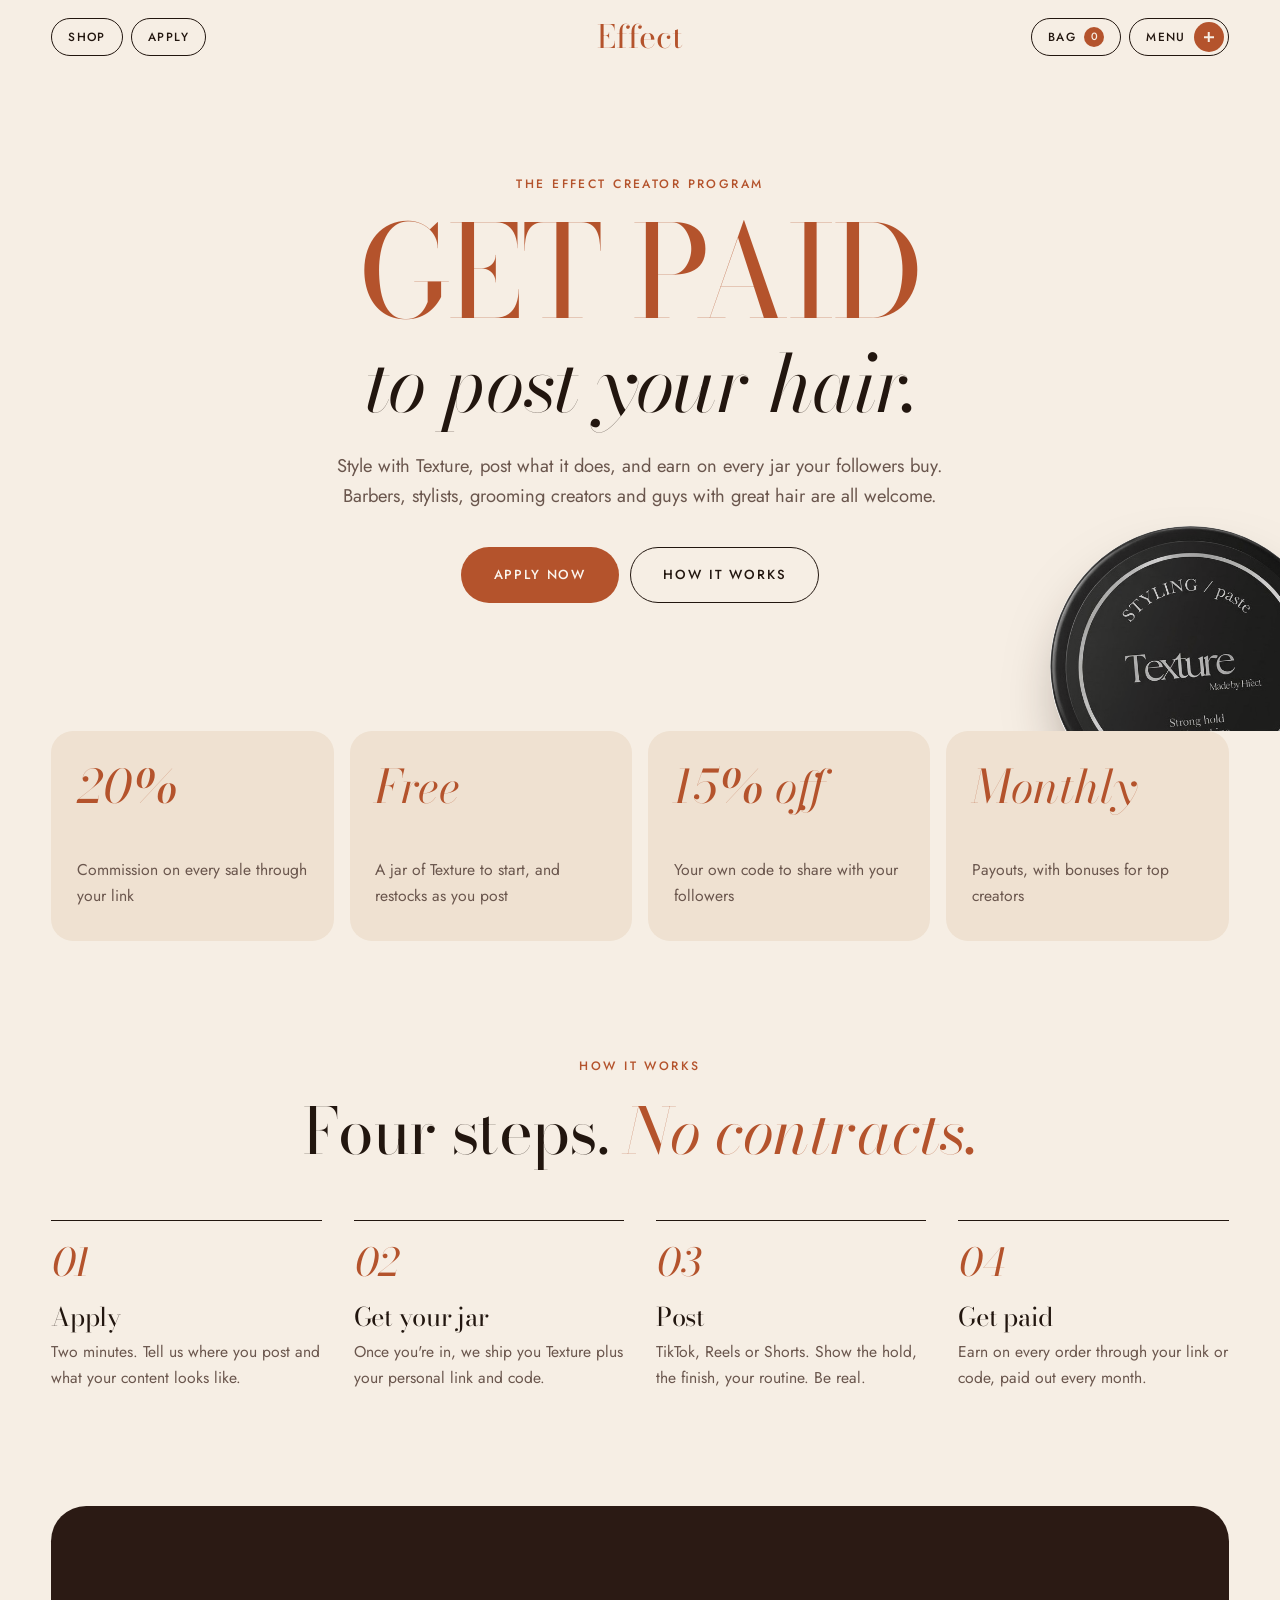
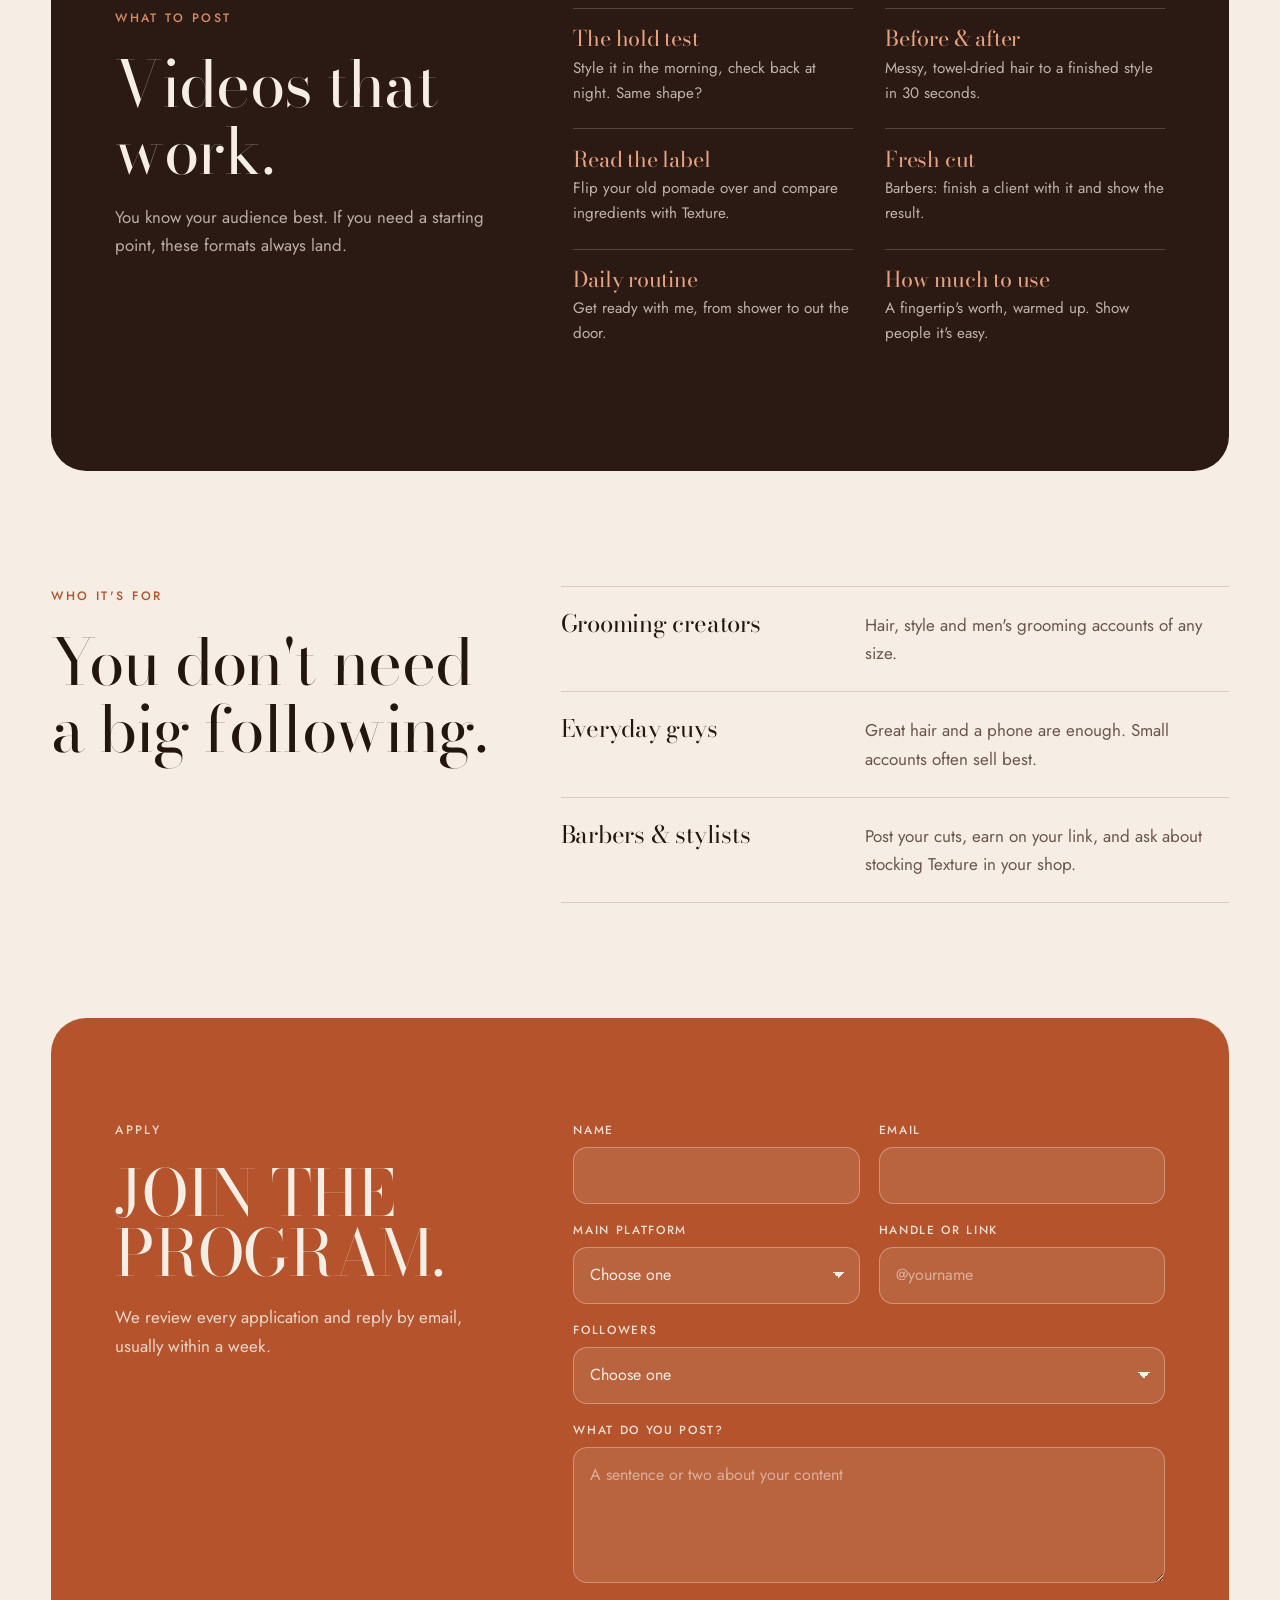
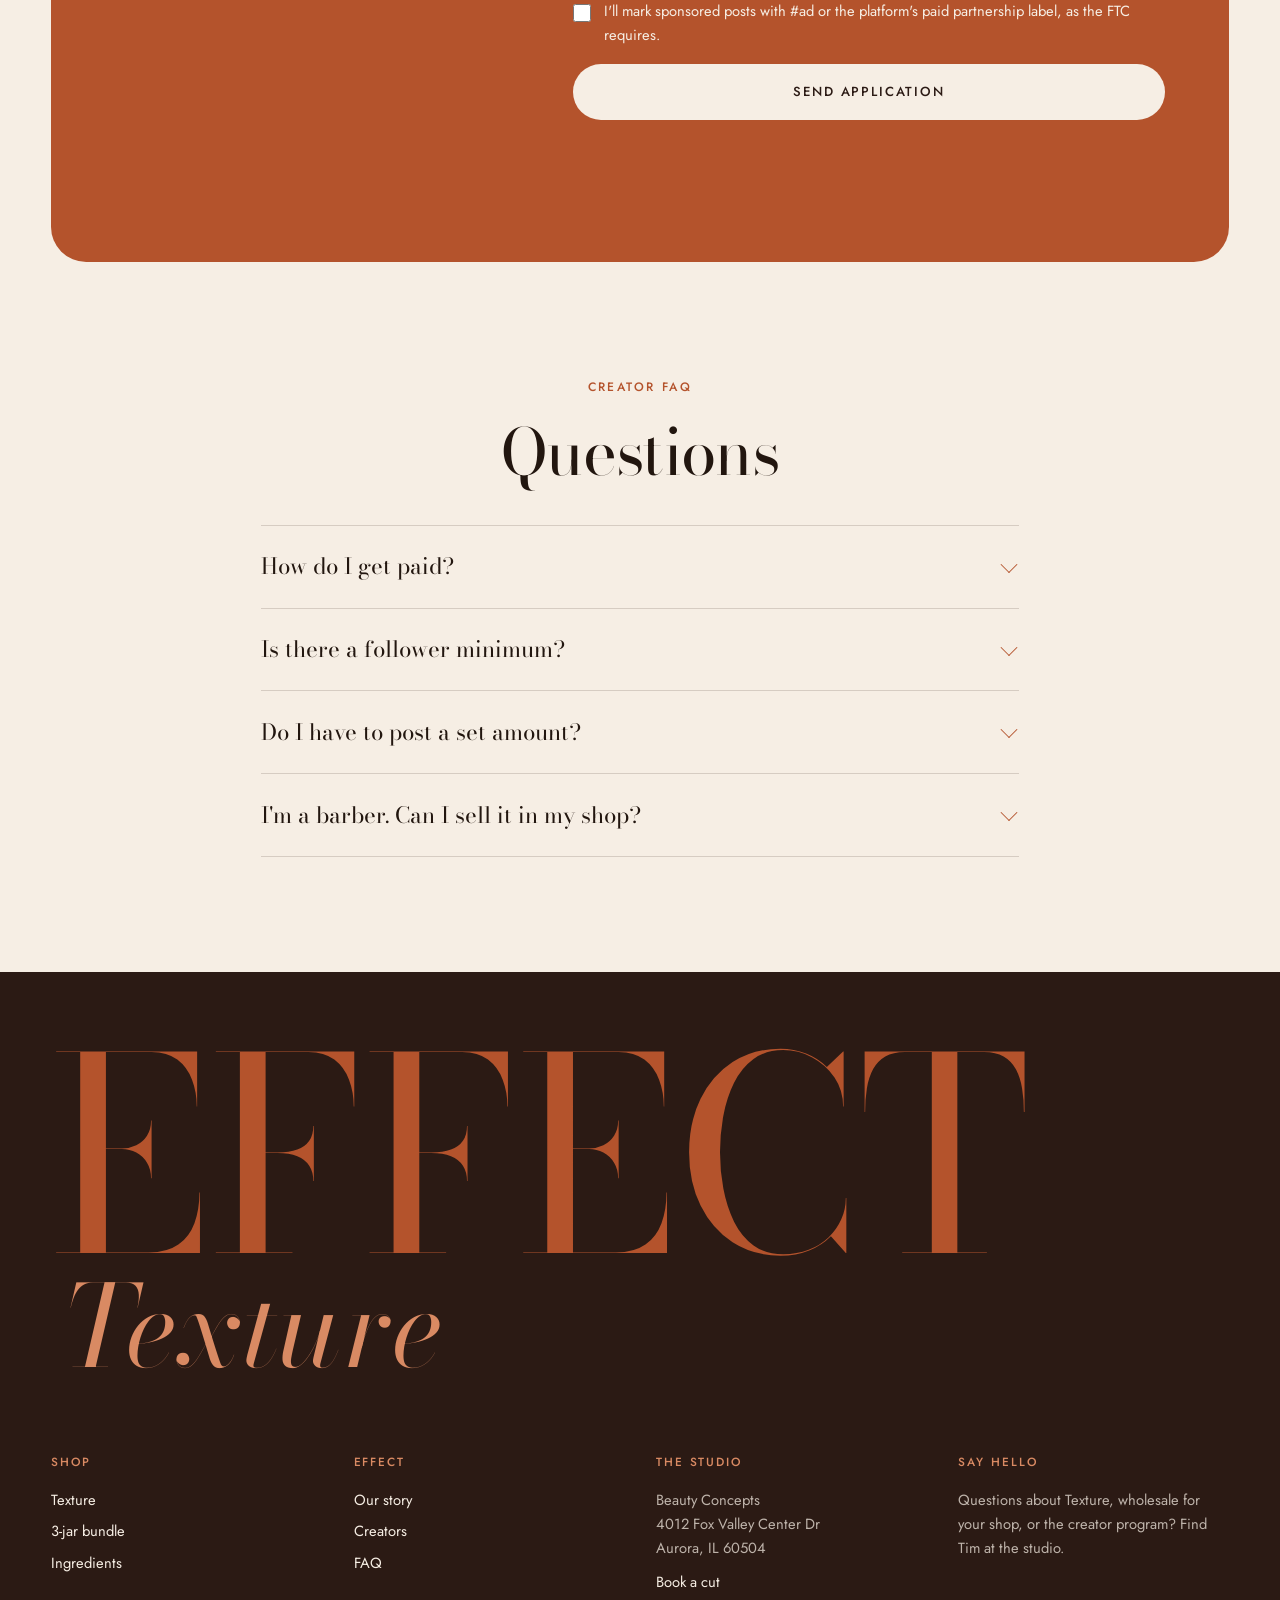
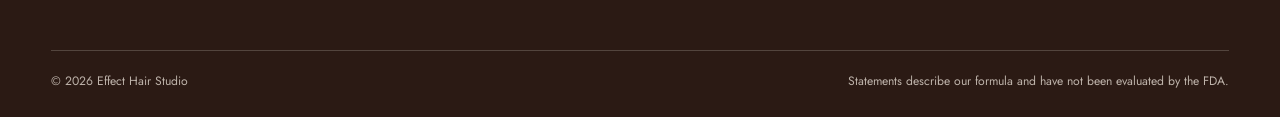
==== commit 72de4fc9: "Use Jost for body text, keep Bodoni for headlines Co-Authored-By: Claude Opus 5.5 <noreply@anthropic" ====
--- a/site/creators.html
+++ b/site/creators.html
@@ -7,8 +7,8 @@
   <meta name="description" content="Join the Effect Creator Program. Get a free jar of Texture, post your hair, and earn commission on every sale.">
   <link rel="preconnect" href="https://fonts.googleapis.com">
   <link rel="preconnect" href="https://fonts.gstatic.com" crossorigin>
-  <link href="https://fonts.googleapis.com/css2?family=Bodoni+Moda:ital,opsz,wght@0,6..96,400..700;1,6..96,400..700&display=swap" rel="stylesheet">
-  <link rel="stylesheet" href="css/styles.css?v=2">
+  <link href="https://fonts.googleapis.com/css2?family=Bodoni+Moda:ital,opsz,wght@0,6..96,400..700;1,6..96,400..700&family=Jost:wght@400;500;600&display=swap" rel="stylesheet">
+  <link rel="stylesheet" href="css/styles.css?v=3">
 </head>
 <body class="page-creators">
 
@@ -228,6 +228,6 @@
     </div>
   </aside>
 
-  <script src="js/main.js?v=2"></script>
+  <script src="js/main.js?v=3"></script>
 </body>
 </html>
--- a/site/css/styles.css
+++ b/site/css/styles.css
@@ -11,10 +11,11 @@
   --clay-dk: #93411f;
   --espresso: #2b1a14;
   --ink: #22160f;
-  --muted: #76625a;
+  --muted: #6a564d;
   --line: rgba(43, 26, 20, .16);
   --line-lt: rgba(246, 238, 228, .2);
   --serif: "Bodoni Moda", "Didot", Georgia, serif;
+  --sans: "Jost", "Avenir Next", "Helvetica Neue", Arial, sans-serif;
   --r: 22px;
   --max: 1320px;
   --gut: clamp(16px, 4vw, 56px);
@@ -23,18 +24,21 @@
 * { box-sizing: border-box; margin: 0; padding: 0; }
 html { scroll-behavior: smooth; }
 body {
-  font-family: var(--serif); color: var(--ink); background: var(--cream);
-  font-size: 17px; line-height: 1.6; -webkit-font-smoothing: antialiased; overflow-x: hidden;
+  font-family: var(--sans); color: var(--ink); background: var(--cream);
+  font-size: 17px; line-height: 1.65; -webkit-font-smoothing: antialiased; overflow-x: hidden;
 }
 img { display: block; max-width: 100%; }
 a { color: inherit; }
+h1, h2, h3,
+.hdr-logo, .intro-text, .menu-list a, .footer-mark, .ing-no, .band-stats strong, .c-perks strong,
+.c-steps span, .without-list li, .pdp-price, .faq summary, .hero-side { font-family: var(--serif); }
 h1, h2, h3 { font-weight: 400; line-height: 1.05; letter-spacing: -.01em; }
 h2 { font-size: clamp(2.2rem, 5vw, 4rem); }
 em { font-style: italic; }
 .sr-only { position: absolute; width: 1px; height: 1px; overflow: hidden; clip: rect(0 0 0 0); white-space: nowrap; }
 
 .label {
-  font-size: .72rem; font-weight: 500; letter-spacing: .42em; text-transform: uppercase;
+  font-size: .76rem; font-weight: 500; letter-spacing: .2em; text-transform: uppercase;
   color: var(--clay); margin-bottom: 1.4rem;
 }
 .label-clay { color: #d98a63; }
@@ -44,7 +48,7 @@
 .btn {
   display: inline-flex; align-items: center; justify-content: center; gap: .4em;
   min-height: 56px; padding: 0 2rem; border-radius: 999px; border: 1px solid transparent;
-  font: 500 .76rem/1 var(--serif); letter-spacing: .22em; text-transform: uppercase; text-decoration: none;
+  font: 500 .82rem/1 var(--sans); letter-spacing: .14em; text-transform: uppercase; text-decoration: none;
   cursor: pointer; transition: background .25s, color .25s, border-color .25s;
 }
 .btn-clay { background: var(--clay); color: var(--cream-2); }
@@ -61,7 +65,7 @@
 .pill {
   display: inline-flex; align-items: center; gap: .5rem; height: 38px; padding: 0 1rem;
   border: 1px solid currentColor; border-radius: 999px; background: transparent; color: inherit;
-  font: 500 .68rem/1 var(--serif); letter-spacing: .22em; text-transform: uppercase; text-decoration: none; cursor: pointer;
+  font: 500 .74rem/1 var(--sans); letter-spacing: .12em; text-transform: uppercase; text-decoration: none; cursor: pointer;
   transition: background .25s, color .25s;
 }
 .pill:hover { background: var(--ink); color: var(--cream); border-color: var(--ink); }
@@ -116,8 +120,8 @@
   transition: padding .3s, color .3s;
 }
 .menu-list a:hover { padding-left: 1.2rem; color: var(--espresso); }
-.menu-list span { font-size: .8rem; letter-spacing: .2em; font-style: italic; opacity: .7; }
-.menu-foot { max-width: var(--max); width: 100%; margin: 2rem auto 0; font-size: .72rem; letter-spacing: .32em; text-transform: uppercase; opacity: .75; }
+.menu-list span { font-family: var(--sans); font-size: .8rem; letter-spacing: .12em; opacity: .7; }
+.menu-foot { max-width: var(--max); width: 100%; margin: 2rem auto 0; font-size: .78rem; letter-spacing: .16em; text-transform: uppercase; opacity: .75; }
 
 /* ---------- Hero ---------- */
 .hero { position: relative; height: 400vh; }
@@ -144,7 +148,7 @@
 }
 .hero-ring { position: absolute; inset: 0; width: 100%; height: 100%; }
 .hero-ring text {
-  font-family: var(--serif); font-size: 21px; letter-spacing: .14em; text-transform: uppercase; fill: #d98a63;
+  font-family: var(--sans); font-weight: 500; font-size: 19px; letter-spacing: .1em; text-transform: uppercase; fill: #d98a63;
 }
 .hero-jar { position: absolute; inset: 21%; will-change: transform; }
 .hero-jar img {
@@ -159,10 +163,10 @@
 }
 .hero-steps li { opacity: .3; transition: opacity .4s, transform .4s; }
 .hero-steps li.is-on { opacity: 1; transform: translateX(6px); }
-.hero-steps b { font-weight: 500; font-style: italic; color: var(--clay); margin-right: .4rem; }
+.hero-steps b { font-weight: 600; color: var(--clay); margin-right: .4rem; }
 .hero-hint {
   position: absolute; z-index: 3; right: var(--gut); bottom: 46px;
-  font-size: .66rem; letter-spacing: .36em; text-transform: uppercase; color: var(--ink); transition: opacity .4s;
+  font-size: .74rem; letter-spacing: .18em; text-transform: uppercase; color: var(--ink); transition: opacity .4s;
 }
 .hero-hint.is-hidden { opacity: 0; }
 .hero-progress { position: absolute; left: 0; right: 0; bottom: 0; height: 3px; z-index: 3; background: rgba(43,26,20,.08); }
@@ -175,7 +179,7 @@
 .intro-tags { list-style: none; display: flex; flex-wrap: wrap; justify-content: center; gap: .5rem; margin-top: 2.4rem; }
 .intro-tags li {
   border: 1px solid var(--line); border-radius: 999px; padding: .55rem 1.1rem;
-  font-size: .68rem; letter-spacing: .26em; text-transform: uppercase;
+  font-size: .74rem; letter-spacing: .14em; text-transform: uppercase;
 }
 
 /* ---------- Product ---------- */
@@ -207,7 +211,7 @@
 
 .meters { margin: 2rem 0; border-top: 1px solid var(--line); }
 .meters > div { display: grid; grid-template-columns: 90px 1fr 70px; align-items: center; gap: 1rem; padding: .85rem 0; border-bottom: 1px solid var(--line); }
-.meters dt { font-size: .7rem; letter-spacing: .3em; text-transform: uppercase; }
+.meters dt { font-size: .76rem; letter-spacing: .14em; font-weight: 500; text-transform: uppercase; }
 .meter { display: flex; gap: 5px; }
 .meter i { flex: 1; height: 8px; border-radius: 999px; background: rgba(43,26,20,.1); }
 .meter i:nth-child(-n + 1) { background: var(--clay); }
@@ -215,7 +219,7 @@
 .meter[style*="--n:3"] i:nth-child(-n + 3),
 .meter[style*="--n:4"] i:nth-child(-n + 4),
 .meter[style*="--n:5"] i:nth-child(-n + 5) { background: var(--clay); }
-.meter-v { font-size: .9rem; text-align: right; font-style: italic; }
+.meter-v { font-size: .92rem; text-align: right; }
 
 .variants { border: 0; display: grid; gap: .6rem; margin-bottom: 1.2rem; }
 .variants legend { margin-bottom: 1rem; }
@@ -234,7 +238,7 @@
 .variant-price { grid-area: price; font-size: 1.2rem; }
 .variant-flag {
   position: absolute; top: -10px; right: 18px; background: var(--clay); color: var(--cream);
-  font-size: .6rem; letter-spacing: .24em; text-transform: uppercase; padding: .35rem .7rem; border-radius: 999px;
+  font-size: .68rem; letter-spacing: .12em; text-transform: uppercase; padding: .35rem .75rem; border-radius: 999px;
 }
 .add-to-cart.added { background: var(--espresso); }
 
@@ -243,7 +247,7 @@
 .pdp-acc summary, .faq summary {
   list-style: none; cursor: pointer; position: relative; padding: 1.1rem 2.5rem 1.1rem 0;
 }
-.pdp-acc summary { font-size: .74rem; letter-spacing: .3em; text-transform: uppercase; }
+.pdp-acc summary { font-size: .8rem; font-weight: 500; letter-spacing: .14em; text-transform: uppercase; }
 .pdp-acc summary::-webkit-details-marker, .faq summary::-webkit-details-marker { display: none; }
 .pdp-acc summary::after, .faq summary::after {
   content: ""; position: absolute; right: 4px; top: 50%; width: 11px; height: 11px;
@@ -270,7 +274,7 @@
 .ing-no { font-size: 3rem; line-height: 1; font-style: italic; color: var(--clay); }
 .ing-role {
   align-self: start; border: 1px solid var(--line); border-radius: 999px; padding: .4rem .8rem;
-  font-size: .6rem; letter-spacing: .24em; text-transform: uppercase;
+  font-size: .68rem; letter-spacing: .12em; text-transform: uppercase;
 }
 .ing-grid h3 { grid-column: 1 / -1; font-size: 1.7rem; margin-top: 2.6rem; }
 .ing-grid p { grid-column: 1 / -1; color: var(--muted); font-size: .98rem; margin-top: .6rem; }
@@ -301,11 +305,11 @@
 .compare table { width: 100%; border-collapse: collapse; text-align: left; min-width: 520px; }
 .compare th, .compare td { padding: 1.05rem 1.4rem; border-bottom: 1px solid var(--line); font-weight: 400; }
 .compare tbody tr:last-child th, .compare tbody tr:last-child td { border-bottom: 0; }
-.compare thead th { font-size: .66rem; letter-spacing: .28em; text-transform: uppercase; color: var(--muted); }
+.compare thead th { font-size: .74rem; font-weight: 500; letter-spacing: .14em; text-transform: uppercase; color: var(--muted); }
 .compare thead th.us { color: var(--clay); }
 .compare tbody th { font-size: 1.02rem; }
 .compare td { color: var(--muted); }
-.compare td.us { color: var(--clay); font-style: italic; background: rgba(180,83,44,.06); }
+.compare td.us { color: var(--clay); font-weight: 500; background: rgba(180,83,44,.06); }
 
 /* ---------- Story ---------- */
 .story {
@@ -331,7 +335,7 @@
 .band h2 { font-size: clamp(2.6rem, 7vw, 6rem); text-transform: uppercase; line-height: .95; max-width: 14ch; margin: 0 auto; }
 .band-stats { list-style: none; display: flex; justify-content: center; flex-wrap: wrap; gap: clamp(1.5rem, 5vw, 4.5rem); margin: 3rem 0; }
 .band-stats strong { display: block; font-size: clamp(2rem, 4vw, 3rem); font-weight: 400; font-style: italic; line-height: 1; }
-.band-stats span { font-size: .68rem; letter-spacing: .28em; text-transform: uppercase; opacity: .8; }
+.band-stats span { font-size: .76rem; letter-spacing: .14em; text-transform: uppercase; opacity: .8; }
 
 /* ---------- FAQ ---------- */
 .faq-wrap { max-width: 860px; margin: 0 auto; padding: clamp(5rem, 9vw, 8rem) var(--gut); text-align: center; }
@@ -364,7 +368,7 @@
   max-width: var(--max); margin: clamp(2.5rem, 5vw, 4rem) auto 0;
   display: grid; grid-template-columns: repeat(4, 1fr); gap: 2rem; font-size: .92rem;
 }
-.footer-grid h4 { color: #d98a63; font-weight: 500; font-size: .64rem; letter-spacing: .3em; text-transform: uppercase; margin-bottom: 1rem; }
+.footer-grid h4 { color: #d98a63; font-weight: 500; font-size: .74rem; letter-spacing: .16em; text-transform: uppercase; margin-bottom: 1rem; }
 .footer-grid a { display: block; text-decoration: none; margin-bottom: .45rem; color: var(--cream); }
 .footer-grid a:hover { color: #d98a63; }
 .footer-grid p { margin-bottom: .6rem; }
@@ -462,7 +466,7 @@
 .apply-form { display: grid; grid-template-columns: 1fr 1fr; gap: 1rem 1.2rem; }
 .field { display: grid; gap: .45rem; }
 .field-wide { grid-column: 1 / -1; }
-.field label { font-size: .64rem; letter-spacing: .28em; text-transform: uppercase; opacity: .9; }
+.field label { font-size: .74rem; font-weight: 500; letter-spacing: .14em; text-transform: uppercase; opacity: .9; }
 .field input, .field select, .field textarea {
   width: 100%; border: 1px solid rgba(246,238,228,.35); background: rgba(246,238,228,.1); color: var(--cream);
   border-radius: 14px; padding: .9rem 1rem; font: inherit; font-size: 1rem;
